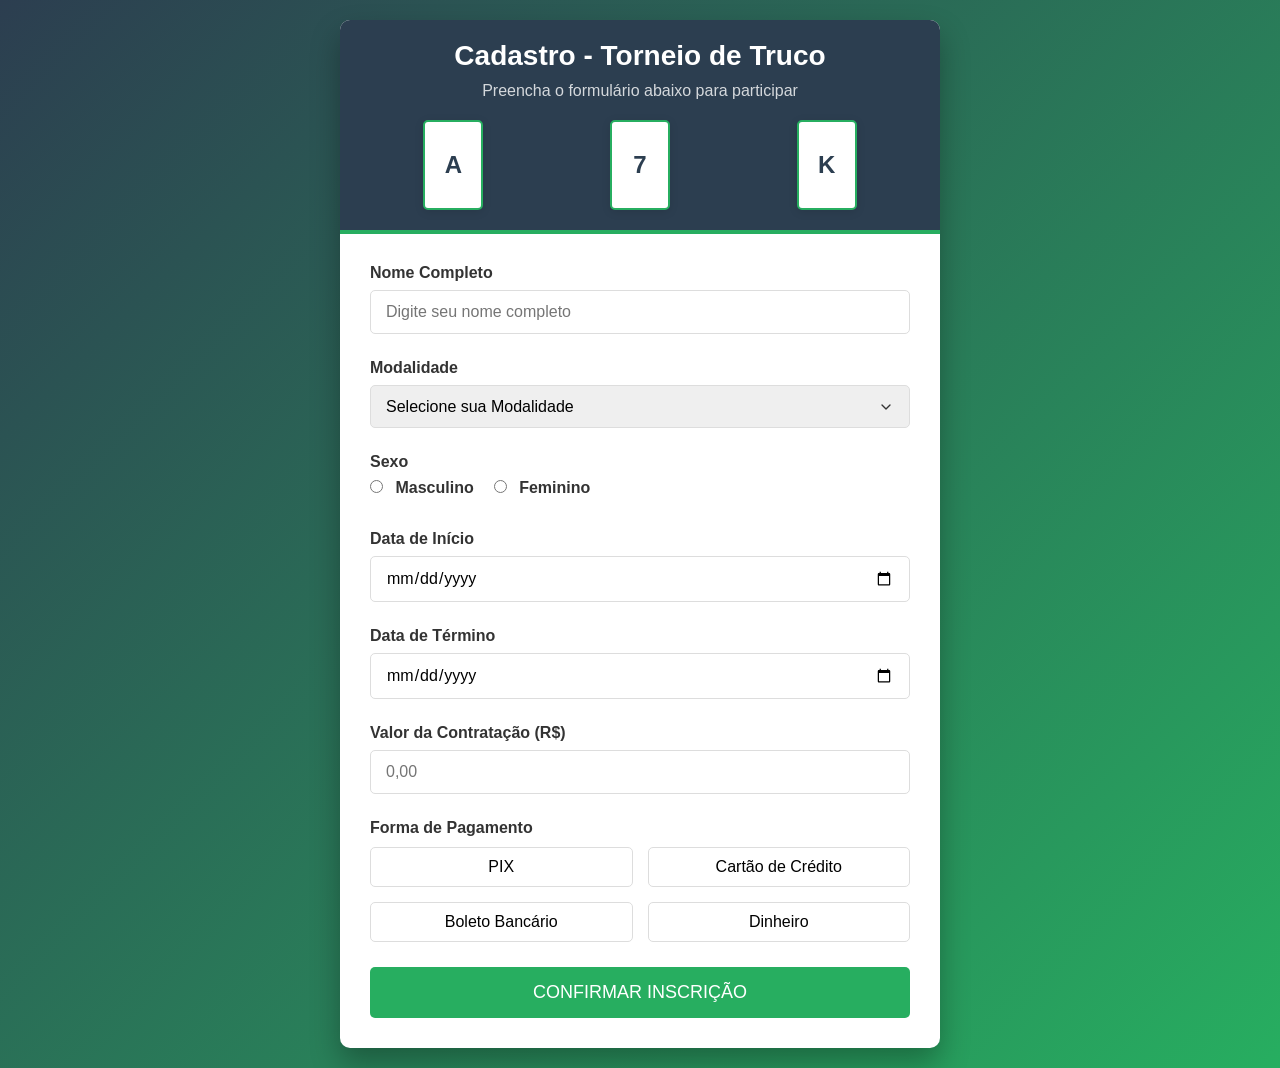
==== inscricoes.html @ adb3ce4d "pagina de inscrição" ====
<!DOCTYPE html>
<html lang="pt-br">
<head>
    <meta charset="UTF-8">
    <meta name="viewport" content="width=device-width, initial-scale=1.0">
    <link rel="stylesheet" href="css/inscricoes.css">
    <title>Campeonato de Truco</title>
</head>
<body>
    <div class="container">
        <div class="header">
          <h2>Cadastro - Torneio de Truco</h2>
          <p>Preencha o formulário abaixo para participar</p>
          <div class="card-deck">
            <div class="card">A</div>
            <div class="card">7</div>
            <div class="card">K</div>
          </div>
        </div>
        
        <div class="form-container">
          <form id="trucoCadastro" onsubmit="return validateForm()">
            <div class="form-group">
              <label for="nome">Nome Completo</label>
              <input type="text" class="form-control" id="nome" placeholder="Digite seu nome completo" required>
            </div>
            
            <div class="form-group">
                <label>Modalidade</label>
                <select class="form-control" id="nivel" required>
                    <option value="">Selecione sua Modalidade</option>
                    <option value="iniciante">Iniciante</option>
                    <option value="intermediario">Intermediário</option>
                    <option value="avancado">Avançado</option>
                  </select>
            </div>
            
            <!-- <div class="form-group">
              <label>Nível</label>
              <select class="form-control" id="nivel" required>
                <option value="">Selecione seu nível</option>
                <option value="iniciante">Iniciante</option>
                <option value="intermediario">Intermediário</option>
                <option value="avancado">Avançado</option>
              </select>
            </div> -->
            
            <div class="form-group">
              <label>Sexo</label>
              <div class="radio-group">
                <label class="radio-label">
                  <input type="radio" name="sexo" value="masculino" required> Masculino
                </label>
                <label class="radio-label">
                  <input type="radio" name="sexo" value="feminino"> Feminino
                </label>
              </div>
            </div>
            
            <div class="form-group">
              <label for="dataInicio">Data de Início</label>
              <input type="date" class="form-control" id="dataInicio" required>
            </div>
            
            <div class="form-group">
              <label for="dataTermino">Data de Término</label>
              <input type="date" class="form-control" id="dataTermino" required>
            </div>
            
            <div class="form-group">
              <label for="valorContratacao">Valor da Contratação (R$)</label>
              <input type="number" class="form-control" id="valorContratacao" min="0" step="0.01" placeholder="0,00" required>
            </div>
            
            <div class="form-group">
              <label>Forma de Pagamento</label>
              <div class="payment-options">
                <div class="payment-option" onclick="selectPayment(this)" data-payment="pix">
                  PIX
                </div>
                <div class="payment-option" onclick="selectPayment(this)" data-payment="cartao">
                  Cartão de Crédito
                </div>
                <div class="payment-option" onclick="selectPayment(this)" data-payment="boleto">
                  Boleto Bancário
                </div>
                <div class="payment-option" onclick="selectPayment(this)" data-payment="dinheiro">
                  Dinheiro
                </div>
              </div>
              <input type="hidden" id="formaPagamento" name="formaPagamento" required>
            </div>
            
            <button type="submit" class="submit-btn">CONFIRMAR INSCRIÇÃO</button>
          </form>
        </div>
      </div>
    
    <script src="js/script.js"></script>
    <script src="js/inscricoes.js"></script>
</body>
</html>
---- css/inscricoes.css ----
* {
    margin: 0;
    padding: 0;
    box-sizing: border-box;
    font-family: 'Segoe UI', Tahoma, Geneva, Verdana, sans-serif;
  }
  
  body {
    background: linear-gradient(135deg, #2c3e50, #27ae60);
    min-height: 100vh;
    display: flex;
    justify-content: center;
    align-items: center;
    padding: 20px;
  }
  
  .container {
    background-color: white;
    width: 100%;
    max-width: 600px;
    border-radius: 10px;
    box-shadow: 0 15px 30px rgba(0, 0, 0, 0.3);
    overflow: hidden;
  }
  
  .header {
    background-color: #2c3e50;
    color: white;
    padding: 20px;
    text-align: center;
    border-bottom: 4px solid #27ae60;
  }
  
  .header h2 {
    font-size: 28px;
    margin-bottom: 10px;
  }
  
  .header p {
    opacity: 0.8;
  }
  
  .form-container {
    padding: 30px;
  }
  
  .form-group {
    margin-bottom: 25px;
  }
  
  .form-group label {
    display: block;
    margin-bottom: 8px;
    font-weight: 600;
    color: #333;
  }
  
  .form-control {
    width: 100%;
    padding: 12px 15px;
    border: 1px solid #ddd;
    border-radius: 5px;
    font-size: 16px;
    transition: all 0.3s ease;
  }
  
  .form-control:focus {
    outline: none;
    border-color: #27ae60;
    box-shadow: 0 0 5px rgba(39, 174, 96, 0.5);
  }
  
  .radio-group, .checkbox-group {
    display: flex;
    gap: 20px;
    margin-top: 5px;
  }
  
  .radio-label, .checkbox-label {
    display: flex;
    align-items: center;
    cursor: pointer;
  }
  
  .radio-label input, .checkbox-label input {
    margin-right: 8px;
    cursor: pointer;
  }
  
  .submit-btn {
    background-color: #27ae60;
    color: white;
    border: none;
    padding: 15px 30px;
    width: 100%;
    font-size: 18px;
    border-radius: 5px;
    cursor: pointer;
    transition: background-color 0.3s ease;
  }
  
  .submit-btn:hover {
    background-color: #219653;
  }
  
  .card-deck {
    display: flex;
    justify-content: space-around;
    margin-top: 20px;
  }
  
  .card {
    width: 60px;
    height: 90px;
    background-color: white;
    border-radius: 5px;
    box-shadow: 0 2px 10px rgba(0,0,0,0.1);
    display: flex;
    justify-content: center;
    align-items: center;
    font-size: 24px;
    font-weight: bold;
    color: #2c3e50;
    border: 2px solid #27ae60;
  }
  
  .payment-options {
    display: grid;
    grid-template-columns: repeat(2, 1fr);
    gap: 15px;
    margin-top: 10px;
  }
  
  .payment-option {
    border: 1px solid #ddd;
    border-radius: 5px;
    padding: 10px;
    text-align: center;
    cursor: pointer;
    transition: all 0.3s ease;
  }
  
  .payment-option:hover {
    border-color: #27ae60;
    background-color: rgba(39, 174, 96, 0.05);
  }
  
  .payment-option.selected {
    border-color: #27ae60;
    background-color: rgba(39, 174, 96, 0.1);
  }
  
  @media (max-width: 600px) {
    .radio-group {
      flex-direction: column;
      gap: 10px;
    }
    
    .payment-options {
      grid-template-columns: 1fr;
    }
  }
  
  /* Estilo para os selects */
  select.form-control {
    appearance: none;
    background-image: url("data:image/svg+xml,%3Csvg xmlns='http://www.w3.org/2000/svg' width='24' height='24' viewBox='0 0 24 24' fill='none' stroke='%23333' stroke-width='2' stroke-linecap='round' stroke-linejoin='round'%3E%3Cpolyline points='6 9 12 15 18 9'%3E%3C/polyline%3E%3C/svg%3E");
    background-repeat: no-repeat;
    background-position: right 15px center;
    background-size: 16px;
    padding-right: 40px;
  }
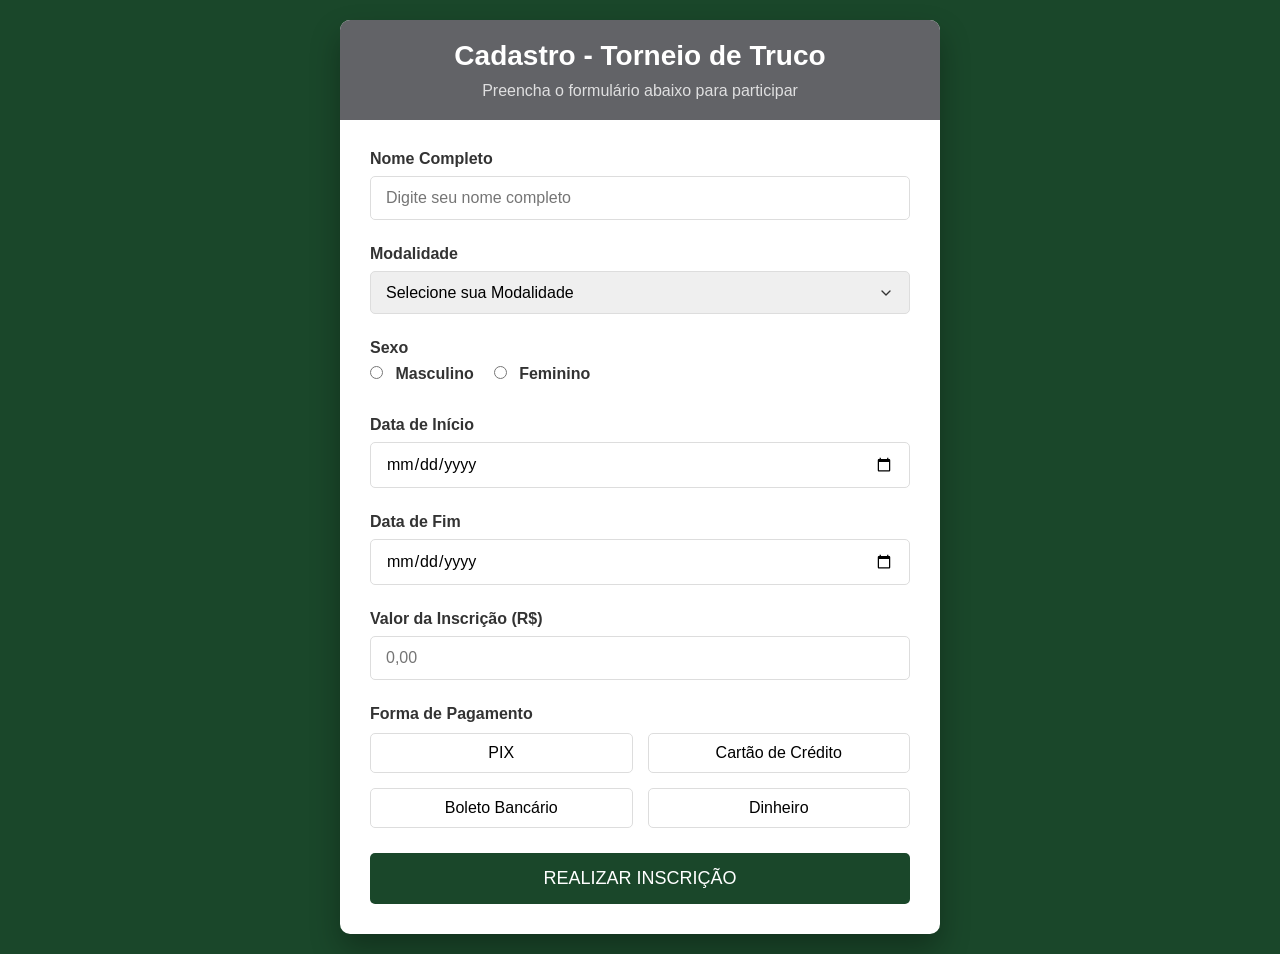
==== commit 217ffe63: "ajuste de cores" ====
--- a/inscricoes.html
+++ b/inscricoes.html
@@ -11,11 +11,11 @@
         <div class="header">
           <h2>Cadastro - Torneio de Truco</h2>
           <p>Preencha o formulário abaixo para participar</p>
-          <div class="card-deck">
+          <!-- <div class="card-deck">
             <div class="card">A</div>
             <div class="card">7</div>
             <div class="card">K</div>
-          </div>
+          </div> -->
         </div>
         
         <div class="form-container">
@@ -63,12 +63,12 @@
             </div>
             
             <div class="form-group">
-              <label for="dataTermino">Data de Término</label>
+              <label for="dataTermino">Data de Fim</label>
               <input type="date" class="form-control" id="dataTermino" required>
             </div>
             
             <div class="form-group">
-              <label for="valorContratacao">Valor da Contratação (R$)</label>
+              <label for="valorContratacao">Valor da Inscrição (R$)</label>
               <input type="number" class="form-control" id="valorContratacao" min="0" step="0.01" placeholder="0,00" required>
             </div>
             
@@ -91,7 +91,7 @@
               <input type="hidden" id="formaPagamento" name="formaPagamento" required>
             </div>
             
-            <button type="submit" class="submit-btn">CONFIRMAR INSCRIÇÃO</button>
+            <button type="submit" class="submit-btn">REALIZAR INSCRIÇÃO</button>
           </form>
         </div>
       </div>
--- a/css/inscricoes.css
+++ b/css/inscricoes.css
@@ -6,7 +6,7 @@
   }
   
   body {
-    background: linear-gradient(135deg, #2c3e50, #27ae60);
+    background-color: #1a472a;
     min-height: 100vh;
     display: flex;
     justify-content: center;
@@ -15,6 +15,7 @@
   }
   
   .container {
+    /* text-shadow: 2px 2px 4px rgba(0, 0, 0, 0.5); */
     background-color: white;
     width: 100%;
     max-width: 600px;
@@ -24,11 +25,11 @@
   }
   
   .header {
-    background-color: #2c3e50;
+    background-color: #626367;
     color: white;
     padding: 20px;
     text-align: center;
-    border-bottom: 4px solid #27ae60;
+    /* border-bottom: 4px solid #27ae60; */
   }
   
   .header h2 {
@@ -88,7 +89,7 @@
   }
   
   .submit-btn {
-    background-color: #27ae60;
+    background-color: #1a472a;
     color: white;
     border: none;
     padding: 15px 30px;
@@ -100,7 +101,7 @@
   }
   
   .submit-btn:hover {
-    background-color: #219653;
+    background-color: #40916c;
   }
   
   .card-deck {
